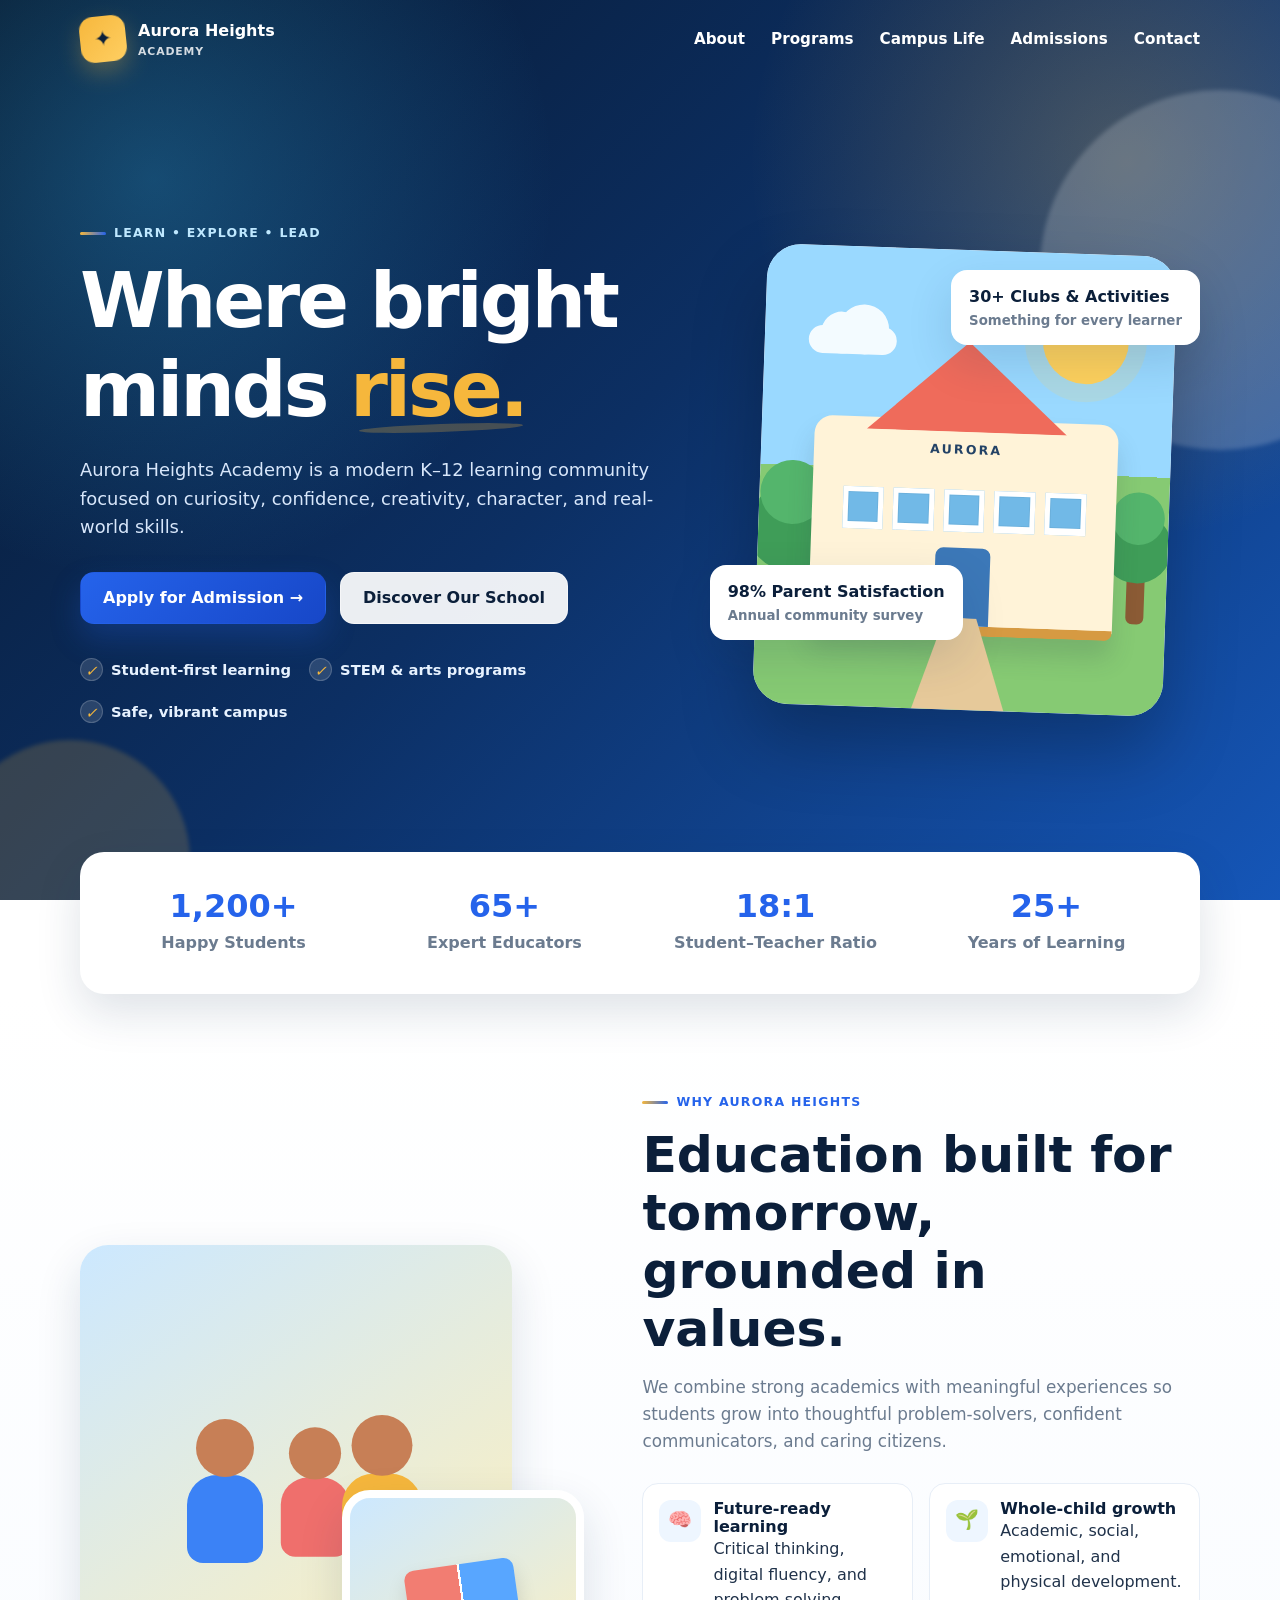
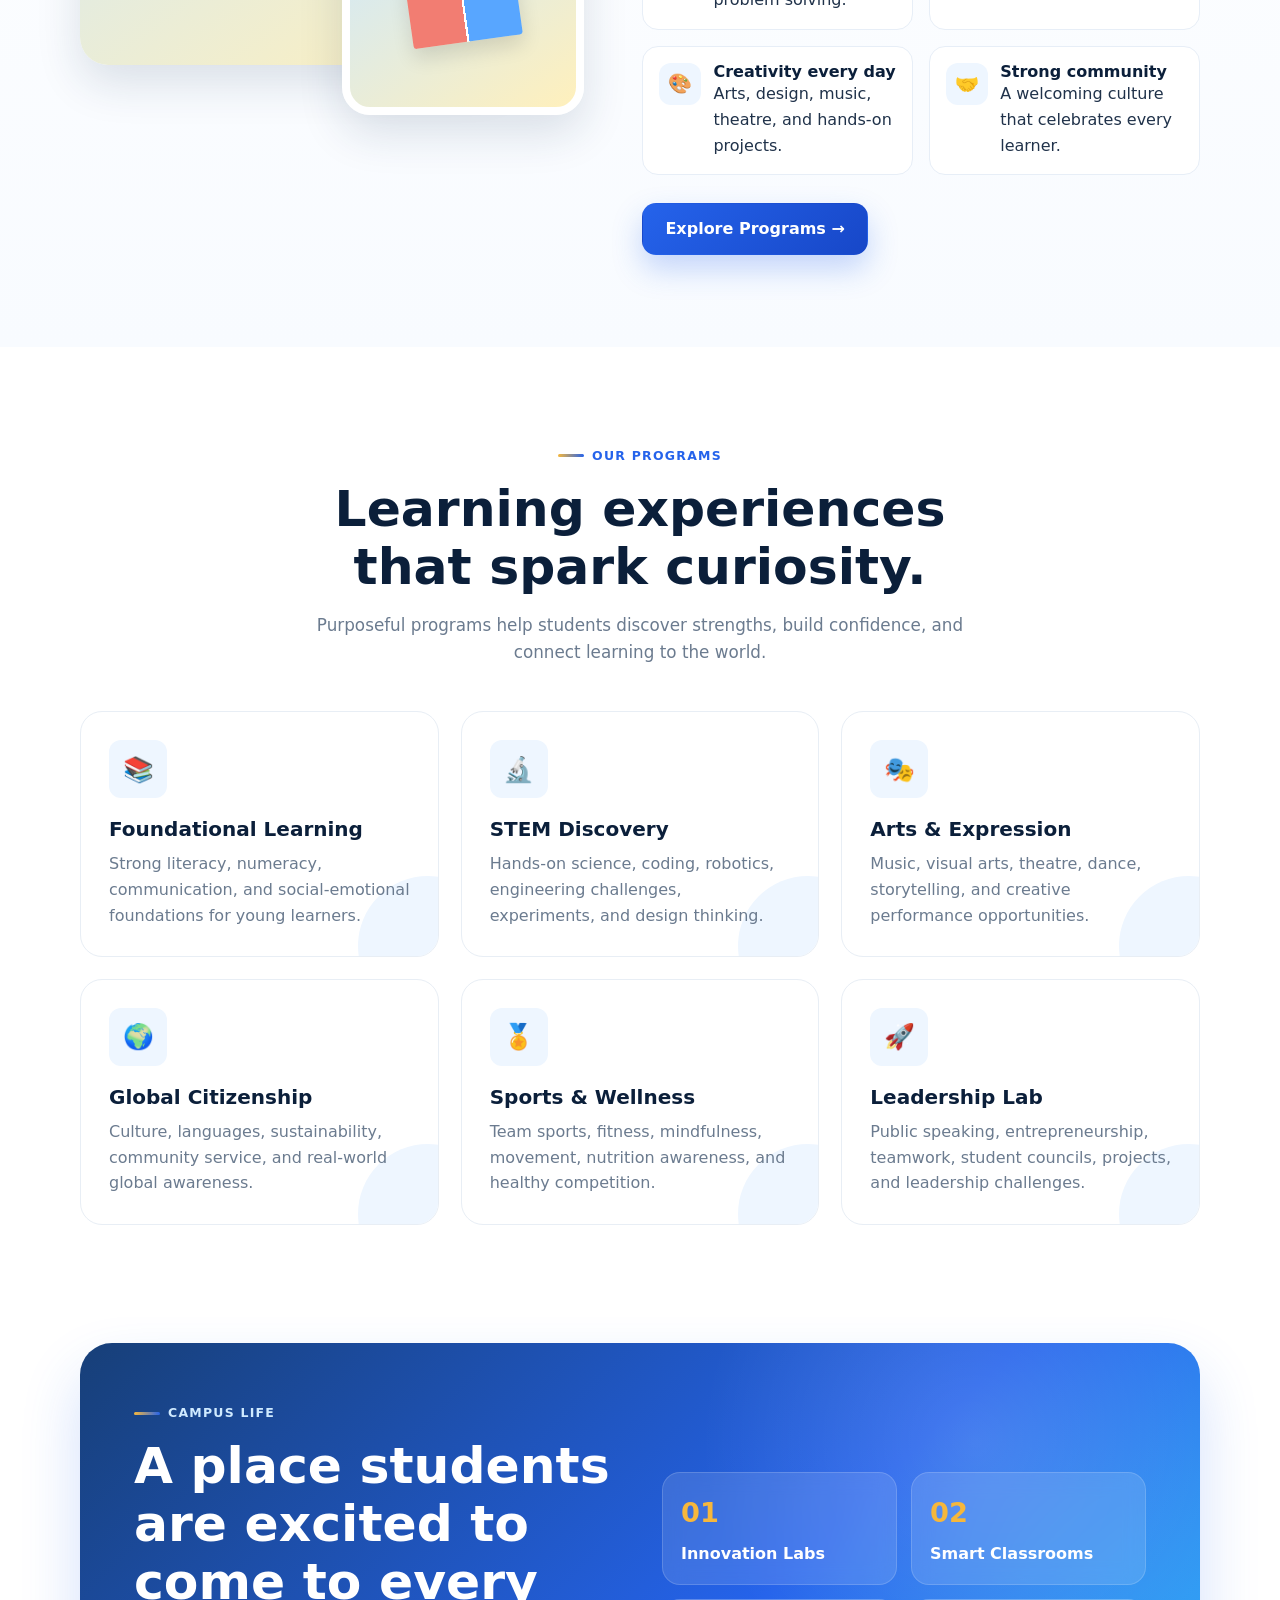
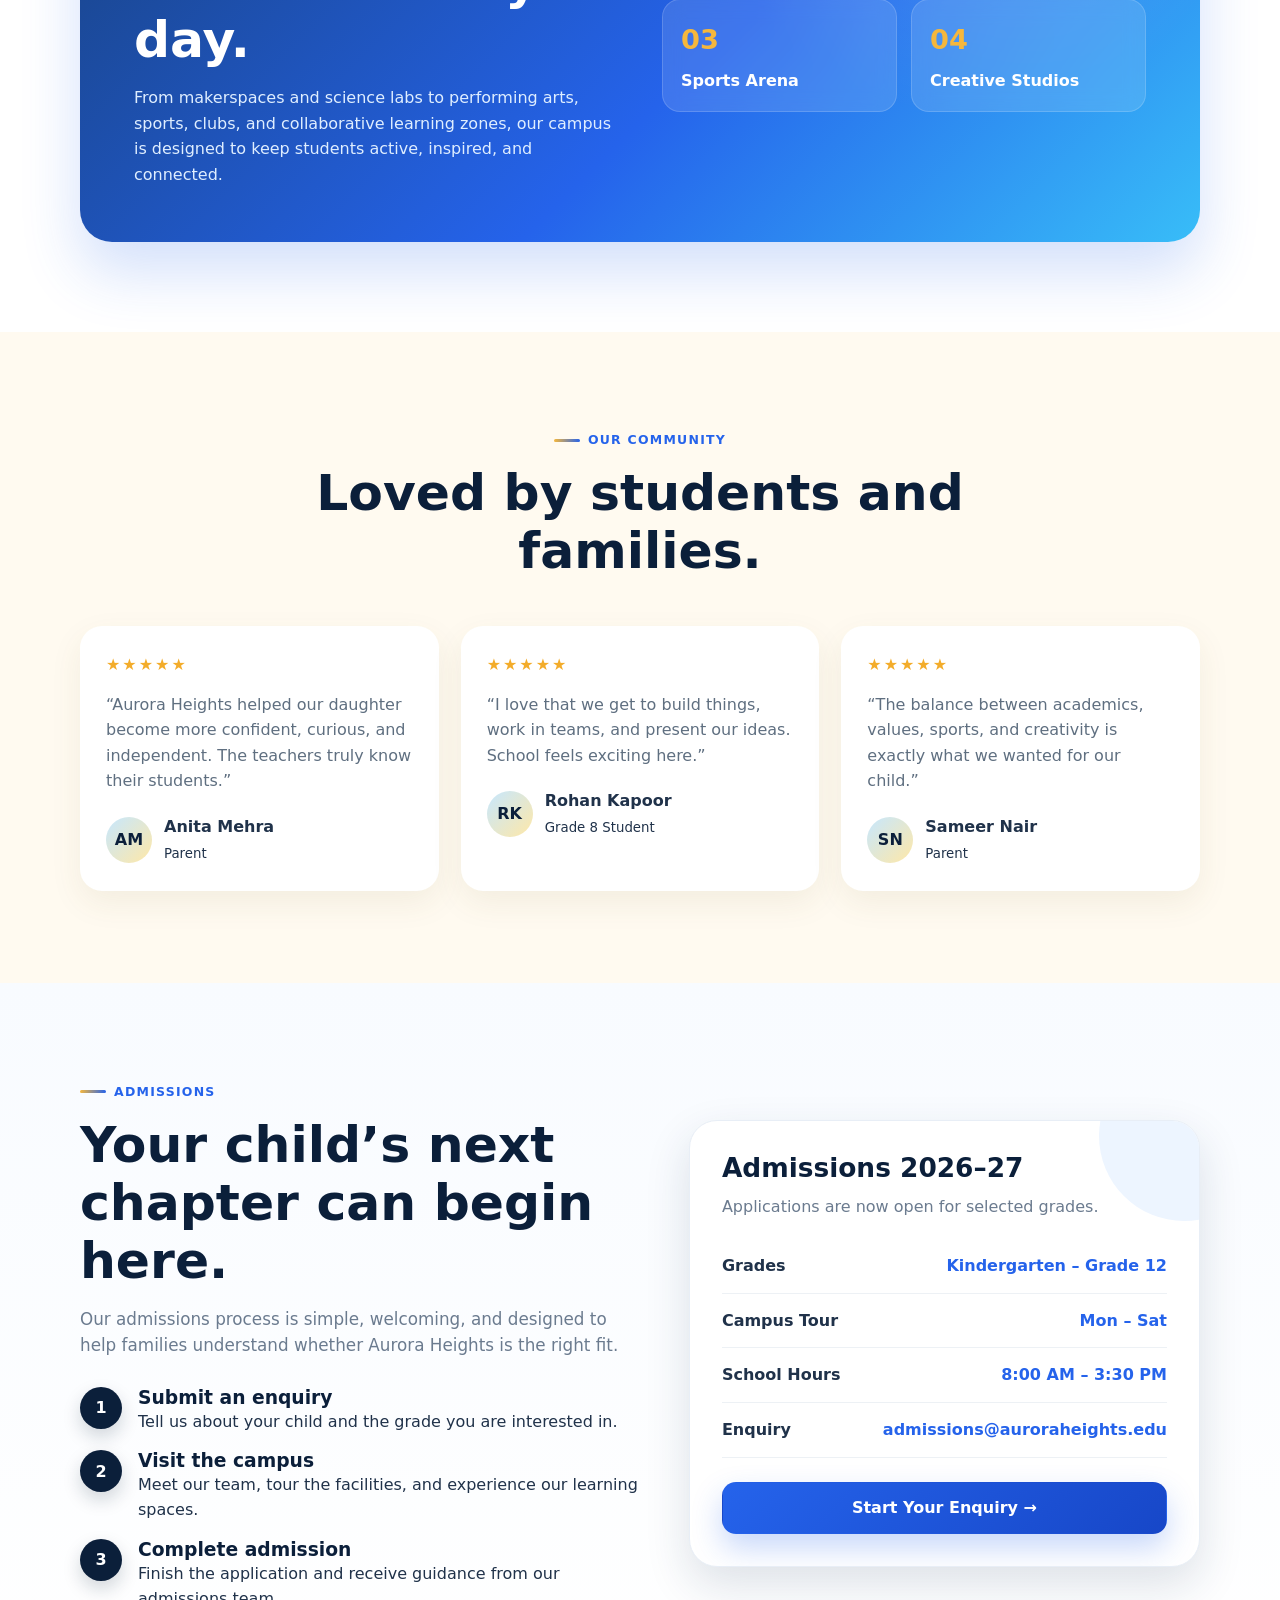
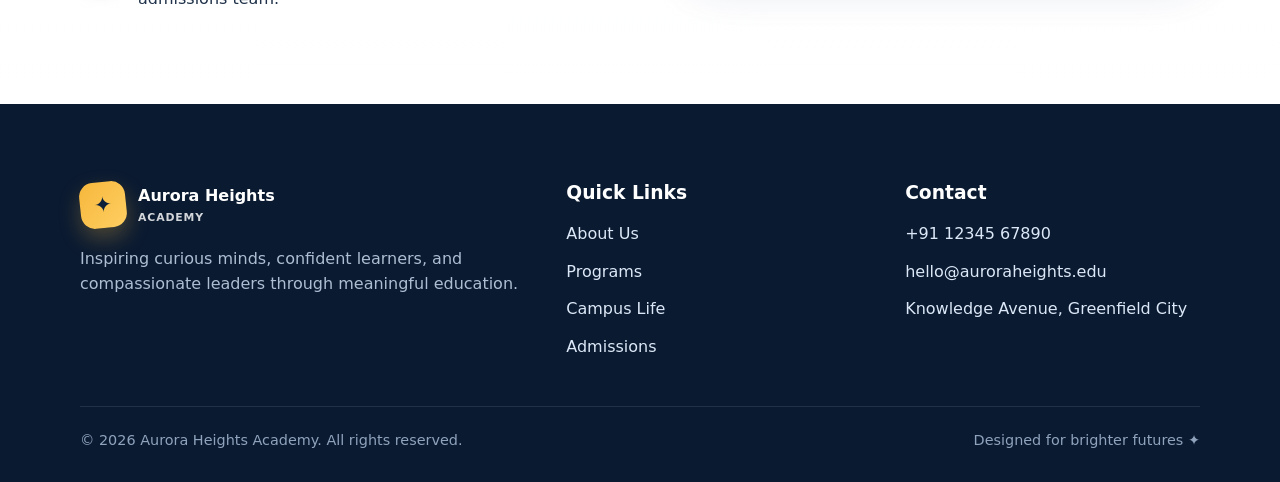
==== aurora_heights_school.html @ a72a7817 "Add Aurora Heights school page" ====
<!DOCTYPE html>
<html lang="en">
<head>
  <meta charset="UTF-8" />
  <meta name="viewport" content="width=device-width, initial-scale=1.0" />
  <meta name="description" content="Aurora Heights Academy - Inspiring curious minds, confident learners, and compassionate leaders." />
  <title>Aurora Heights Academy</title>

  <style>
    :root{
      --navy:#0b1f3a;
      --blue:#2563eb;
      --sky:#38bdf8;
      --gold:#f6b73c;
      --cream:#fffaf0;
      --white:#ffffff;
      --text:#20324a;
      --muted:#6b7b8f;
      --soft:#eef6ff;
      --success:#20a66a;
      --shadow: 0 18px 45px rgba(19, 48, 84, .14);
      --radius: 24px;
    }

    *{
      box-sizing:border-box;
      margin:0;
      padding:0;
    }

    html{
      scroll-behavior:smooth;
    }

    body{
      font-family: Inter, ui-sans-serif, system-ui, -apple-system, BlinkMacSystemFont, "Segoe UI", sans-serif;
      color:var(--text);
      background:#fff;
      line-height:1.6;
      overflow-x:hidden;
    }

    a{
      text-decoration:none;
      color:inherit;
    }

    img{
      max-width:100%;
      display:block;
    }

    .container{
      width:min(1120px, calc(100% - 36px));
      margin:auto;
    }

    .section{
      padding:92px 0;
      position:relative;
    }

    .section-title{
      max-width:680px;
      margin:0 auto 46px;
      text-align:center;
    }

    .eyebrow{
      display:inline-flex;
      align-items:center;
      gap:8px;
      color:var(--blue);
      font-weight:800;
      letter-spacing:.1em;
      text-transform:uppercase;
      font-size:.78rem;
      margin-bottom:14px;
    }

    .eyebrow::before{
      content:"";
      width:26px;
      height:3px;
      border-radius:99px;
      background:linear-gradient(90deg,var(--gold),var(--blue));
    }

    h1,h2,h3,h4{
      color:var(--navy);
      line-height:1.15;
    }

    h2{
      font-size:clamp(2rem, 4vw, 3.15rem);
      margin-bottom:16px;
    }

    p.lead{
      color:var(--muted);
      font-size:1.05rem;
    }

    .btn{
      display:inline-flex;
      align-items:center;
      justify-content:center;
      gap:10px;
      min-height:52px;
      padding:0 22px;
      border-radius:14px;
      font-weight:800;
      border:1px solid transparent;
      transition:.3s ease;
      cursor:pointer;
    }

    .btn-primary{
      background:linear-gradient(135deg,var(--blue),#1747c8);
      color:#fff;
      box-shadow:0 14px 30px rgba(37,99,235,.25);
    }

    .btn-primary:hover{
      transform:translateY(-3px);
      box-shadow:0 18px 38px rgba(37,99,235,.32);
    }

    .btn-light{
      background:rgba(255,255,255,.92);
      color:var(--navy);
      border-color:rgba(255,255,255,.5);
      backdrop-filter:blur(10px);
    }

    .btn-light:hover{
      transform:translateY(-3px);
      background:#fff;
    }

    /* NAVBAR */
    .nav-wrap{
      position:fixed;
      top:0;
      left:0;
      width:100%;
      z-index:1000;
      padding:16px 0;
      transition:.3s ease;
    }

    .nav-wrap.scrolled{
      background:rgba(255,255,255,.94);
      backdrop-filter:blur(18px);
      box-shadow:0 10px 30px rgba(11,31,58,.08);
      padding:10px 0;
    }

    .navbar{
      display:flex;
      align-items:center;
      justify-content:space-between;
      gap:24px;
    }

    .brand{
      display:flex;
      align-items:center;
      gap:12px;
      font-weight:900;
      color:#fff;
    }

    .nav-wrap.scrolled .brand{
      color:var(--navy);
    }

    .logo-mark{
      width:46px;
      height:46px;
      border-radius:14px;
      display:grid;
      place-items:center;
      background:linear-gradient(135deg,var(--gold),#ffcf62);
      color:var(--navy);
      box-shadow:0 10px 22px rgba(246,183,60,.28);
      font-size:1.35rem;
      transform:rotate(-6deg);
    }

    .brand small{
      display:block;
      font-weight:700;
      font-size:.68rem;
      opacity:.82;
      letter-spacing:.08em;
      text-transform:uppercase;
    }

    nav ul{
      list-style:none;
      display:flex;
      align-items:center;
      gap:26px;
      color:#fff;
      font-weight:700;
      font-size:.95rem;
    }

    .nav-wrap.scrolled nav ul{
      color:var(--navy);
    }

    nav a{
      position:relative;
    }

    nav a::after{
      content:"";
      position:absolute;
      left:0;
      bottom:-6px;
      width:0;
      height:2px;
      background:var(--gold);
      transition:.3s ease;
    }

    nav a:hover::after{
      width:100%;
    }

    .menu-btn{
      display:none;
      width:44px;
      height:44px;
      border:none;
      background:rgba(255,255,255,.14);
      color:#fff;
      border-radius:12px;
      font-size:1.3rem;
      cursor:pointer;
    }

    .nav-wrap.scrolled .menu-btn{
      color:var(--navy);
      background:var(--soft);
    }

    /* HERO */
    .hero{
      min-height:100vh;
      display:flex;
      align-items:center;
      position:relative;
      overflow:hidden;
      background:
        radial-gradient(circle at 12% 20%, rgba(56,189,248,.28), transparent 30%),
        radial-gradient(circle at 88% 18%, rgba(246,183,60,.25), transparent 28%),
        linear-gradient(135deg,#07182e 0%,#0c2f63 48%,#1556b8 100%);
      color:#fff;
      padding:130px 0 90px;
    }

    .hero::before,
    .hero::after{
      content:"";
      position:absolute;
      border-radius:50%;
      filter:blur(2px);
      opacity:.18;
      animation:float 8s ease-in-out infinite;
    }

    .hero::before{
      width:360px;
      height:360px;
      background:#fff;
      top:10%;
      right:-120px;
    }

    .hero::after{
      width:240px;
      height:240px;
      background:var(--gold);
      bottom:-80px;
      left:-50px;
      animation-delay:-3s;
    }

    .hero-grid{
      display:grid;
      grid-template-columns:1.08fr .92fr;
      align-items:center;
      gap:54px;
      position:relative;
      z-index:2;
    }

    .hero-copy{
      animation:fadeUp .8s ease both;
    }

    .hero .eyebrow{
      color:#bfe8ff;
    }

    .hero h1{
      color:#fff;
      font-size:clamp(3rem,6vw,5.6rem);
      letter-spacing:-.04em;
      margin-bottom:22px;
    }

    .hero h1 span{
      color:var(--gold);
      position:relative;
      display:inline-block;
    }

    .hero h1 span::after{
      content:"";
      position:absolute;
      left:5%;
      right:2%;
      bottom:2px;
      height:8px;
      background:rgba(246,183,60,.25);
      border-radius:50%;
      transform:rotate(-2deg);
    }

    .hero p{
      color:#d8e7fb;
      max-width:650px;
      font-size:1.12rem;
      margin-bottom:30px;
    }

    .hero-actions{
      display:flex;
      flex-wrap:wrap;
      gap:14px;
      margin-bottom:34px;
    }

    .hero-badges{
      display:flex;
      flex-wrap:wrap;
      gap:18px;
      color:#e7f2ff;
      font-size:.92rem;
      font-weight:700;
    }

    .hero-badges span{
      display:flex;
      align-items:center;
      gap:8px;
    }

    .check{
      width:23px;
      height:23px;
      border-radius:50%;
      display:grid;
      place-items:center;
      background:rgba(255,255,255,.13);
      border:1px solid rgba(255,255,255,.18);
      color:var(--gold);
    }

    .hero-visual{
      position:relative;
      min-height:520px;
      animation:fadeUp 1s .1s ease both;
    }

    .school-card{
      position:absolute;
      inset:40px 30px 20px 50px;
      border-radius:34px;
      background:linear-gradient(145deg,#f7fbff,#dfeeff);
      box-shadow:0 36px 70px rgba(0,0,0,.25);
      overflow:hidden;
      transform:rotate(2deg);
      animation:float 7s ease-in-out infinite;
    }

    .school-scene{
      height:100%;
      position:relative;
      background:
        linear-gradient(#9ad9ff 0 48%, #86ca73 48% 100%);
      overflow:hidden;
    }

    .sun{
      position:absolute;
      width:86px;
      height:86px;
      background:#ffd15c;
      border-radius:50%;
      top:44px;
      right:46px;
      box-shadow:0 0 0 18px rgba(255,209,92,.16);
    }

    .cloud,.cloud::before,.cloud::after{
      position:absolute;
      background:white;
      border-radius:99px;
    }

    .cloud{
      width:88px;
      height:28px;
      top:80px;
      left:44px;
      opacity:.88;
    }

    .cloud::before{
      content:"";
      width:42px;
      height:42px;
      left:12px;
      bottom:0;
    }

    .cloud::after{
      content:"";
      width:50px;
      height:50px;
      right:8px;
      bottom:0;
    }

    .building{
      position:absolute;
      width:74%;
      height:47%;
      left:13%;
      bottom:16%;
      background:#fff3d8;
      border-radius:18px 18px 8px 8px;
      box-shadow:0 18px 25px rgba(50,70,80,.18);
      border-bottom:10px solid #d69a42;
    }

    .building::before{
      content:"";
      position:absolute;
      left:50%;
      transform:translateX(-50%);
      top:-78px;
      width:66%;
      height:90px;
      background:#ef6b5b;
      clip-path:polygon(50% 0,100% 100%,0 100%);
    }

    .building::after{
      content:"AURORA";
      position:absolute;
      left:50%;
      transform:translateX(-50%);
      top:20px;
      color:#234266;
      font-weight:900;
      letter-spacing:.18em;
      font-size:.78rem;
    }

    .door{
      position:absolute;
      width:18%;
      height:38%;
      bottom:0;
      left:41%;
      background:#3c78b8;
      border-radius:8px 8px 0 0;
    }

    .windows{
      position:absolute;
      inset:34% 10% auto;
      display:grid;
      grid-template-columns:repeat(5,1fr);
      gap:10px;
    }

    .windows i{
      display:block;
      height:42px;
      background:#71b9e7;
      border:5px solid #fff;
      border-bottom-width:7px;
      box-shadow:inset 0 0 0 1px rgba(0,0,0,.05);
    }

    .path{
      position:absolute;
      width:24%;
      height:22%;
      bottom:-2%;
      left:38%;
      background:#e6c99a;
      clip-path:polygon(34% 0,66% 0,100% 100%,0 100%);
    }

    .tree{
      position:absolute;
      bottom:18%;
      width:22px;
      height:96px;
      background:#8b5b35;
      border-radius:8px;
    }

    .tree::before,.tree::after{
      content:"";
      position:absolute;
      border-radius:50%;
      background:#3f9d58;
    }

    .tree::before{
      width:86px;
      height:86px;
      left:-32px;
      top:-40px;
    }

    .tree::after{
      width:64px;
      height:64px;
      left:-20px;
      top:-65px;
      background:#54b56c;
    }

    .tree.one{left:5%;}
    .tree.two{right:5%; transform:scale(.82);}

    .floating-note{
      position:absolute;
      background:#fff;
      color:var(--navy);
      padding:14px 18px;
      border-radius:16px;
      box-shadow:var(--shadow);
      font-weight:800;
      animation:float 5s ease-in-out infinite;
    }

    .floating-note.one{
      left:0;
      bottom:90px;
    }

    .floating-note.two{
      right:0;
      top:60px;
      animation-delay:-2s;
    }

    .floating-note small{
      display:block;
      color:var(--muted);
      font-weight:700;
    }

    /* STATS */
    .stats-wrap{
      margin-top:-48px;
      position:relative;
      z-index:4;
    }

    .stats{
      background:#fff;
      box-shadow:var(--shadow);
      border-radius:24px;
      padding:28px;
      display:grid;
      grid-template-columns:repeat(4,1fr);
      gap:20px;
    }

    .stat{
      text-align:center;
      padding:10px;
    }

    .stat strong{
      display:block;
      font-size:2rem;
      color:var(--blue);
      line-height:1;
      margin-bottom:8px;
    }

    .stat span{
      color:var(--muted);
      font-weight:700;
    }

    /* ABOUT */
    .about{
      background:linear-gradient(180deg,#fff 0%,#f8fbff 100%);
    }

    .about-grid{
      display:grid;
      grid-template-columns:.95fr 1.05fr;
      gap:58px;
      align-items:center;
    }

    .about-visual{
      position:relative;
      min-height:490px;
    }

    .photo{
      position:absolute;
      overflow:hidden;
      border-radius:28px;
      box-shadow:var(--shadow);
      background:linear-gradient(145deg,#cce8ff,#fff0bc);
    }

    .photo.main{
      inset:20px 72px 50px 0;
      display:grid;
      place-items:center;
    }

    .photo.small{
      width:48%;
      height:46%;
      right:0;
      bottom:0;
      display:grid;
      place-items:center;
      border:8px solid #fff;
    }

    .illustration-kids{
      width:80%;
      height:80%;
      position:relative;
    }

    .kid{
      position:absolute;
      bottom:12%;
      width:92px;
      height:164px;
    }

    .kid .head{
      width:58px;
      height:58px;
      border-radius:50%;
      background:#c77f56;
      margin:auto;
      position:relative;
    }

    .kid .body{
      width:76px;
      height:88px;
      margin:-2px auto 0;
      background:#3b82f6;
      border-radius:30px 30px 16px 16px;
    }

    .kid.a{left:16%;}
    .kid.b{left:42%; transform:scale(.9);}
    .kid.c{right:12%; transform:scale(1.05);}
    .kid.b .body{background:#ef6f6c;}
    .kid.c .body{background:#f6b73c;}

    .mini-book{
      width:110px;
      height:78px;
      border-radius:10px 10px 3px 3px;
      background:linear-gradient(90deg,#f27d72 0 49%,#fff 49% 51%,#58a6ff 51%);
      box-shadow:0 10px 20px rgba(0,0,0,.12);
      transform:rotate(-8deg);
    }

    .about-list{
      display:grid;
      grid-template-columns:repeat(2,1fr);
      gap:16px;
      margin:28px 0;
    }

    .about-item{
      display:flex;
      gap:12px;
      align-items:flex-start;
      padding:16px;
      background:#fff;
      border:1px solid #e7eef7;
      border-radius:16px;
      transition:.3s ease;
    }

    .about-item:hover{
      transform:translateY(-4px);
      box-shadow:0 14px 28px rgba(31,65,110,.08);
    }

    .icon{
      width:42px;
      height:42px;
      flex:0 0 42px;
      display:grid;
      place-items:center;
      border-radius:12px;
      background:var(--soft);
      color:var(--blue);
      font-size:1.2rem;
    }

    /* PROGRAMS */
    .programs{
      background:#fff;
    }

    .cards{
      display:grid;
      grid-template-columns:repeat(3,1fr);
      gap:22px;
    }

    .program-card{
      padding:28px;
      border:1px solid #e8eef5;
      border-radius:22px;
      background:#fff;
      transition:.35s ease;
      position:relative;
      overflow:hidden;
    }

    .program-card::after{
      content:"";
      position:absolute;
      width:140px;
      height:140px;
      border-radius:50%;
      background:var(--soft);
      right:-60px;
      bottom:-60px;
      transition:.4s ease;
    }

    .program-card:hover{
      transform:translateY(-10px);
      box-shadow:var(--shadow);
      border-color:transparent;
    }

    .program-card:hover::after{
      transform:scale(1.35);
      background:#e2efff;
    }

    .program-card .icon{
      width:58px;
      height:58px;
      font-size:1.55rem;
      margin-bottom:20px;
      position:relative;
      z-index:2;
    }

    .program-card h3{
      font-size:1.25rem;
      margin-bottom:10px;
    }

    .program-card p{
      color:var(--muted);
      position:relative;
      z-index:2;
    }

    /* FEATURE BAND */
    .feature-band{
      padding:26px 0 90px;
      background:#fff;
    }

    .feature-box{
      border-radius:32px;
      padding:54px;
      color:#fff;
      background:
        radial-gradient(circle at 80% 20%,rgba(255,255,255,.15),transparent 28%),
        linear-gradient(135deg,#173f78,#2563eb 58%,#38bdf8);
      display:grid;
      grid-template-columns:1fr 1fr;
      gap:44px;
      align-items:center;
      box-shadow:0 30px 60px rgba(37,99,235,.2);
    }

    .feature-box h2{
      color:#fff;
      margin-bottom:16px;
    }

    .feature-box p{
      color:#dfeeff;
    }

    .feature-points{
      display:grid;
      grid-template-columns:repeat(2,1fr);
      gap:14px;
    }

    .feature-point{
      padding:18px;
      border-radius:18px;
      background:rgba(255,255,255,.12);
      backdrop-filter:blur(10px);
      border:1px solid rgba(255,255,255,.16);
      font-weight:800;
    }

    .feature-point span{
      display:block;
      font-size:1.7rem;
      color:var(--gold);
      margin-bottom:6px;
    }

    /* TESTIMONIALS */
    .testimonials{
      background:var(--cream);
    }

    .testimonial-grid{
      display:grid;
      grid-template-columns:repeat(3,1fr);
      gap:22px;
    }

    .testimonial{
      background:#fff;
      border-radius:22px;
      padding:26px;
      box-shadow:0 12px 32px rgba(100,84,38,.08);
      transition:.3s ease;
    }

    .testimonial:hover{
      transform:translateY(-6px) rotate(-.4deg);
    }

    .stars{
      color:#f3ac2a;
      letter-spacing:2px;
      margin-bottom:14px;
    }

    .testimonial p{
      color:#5f6f80;
      margin-bottom:20px;
    }

    .person{
      display:flex;
      align-items:center;
      gap:12px;
    }

    .avatar{
      width:46px;
      height:46px;
      border-radius:50%;
      display:grid;
      place-items:center;
      background:linear-gradient(135deg,#c6e7ff,#ffe8a7);
      color:var(--navy);
      font-weight:900;
    }

    /* ADMISSIONS */
    .admissions{
      background:linear-gradient(180deg,#f8fbff,#fff);
    }

    .admission-grid{
      display:grid;
      grid-template-columns:1.05fr .95fr;
      gap:44px;
      align-items:center;
    }

    .steps{
      margin-top:28px;
      display:grid;
      gap:16px;
    }

    .step{
      display:flex;
      gap:16px;
      align-items:flex-start;
    }

    .step-no{
      width:42px;
      height:42px;
      flex:0 0 42px;
      border-radius:50%;
      background:var(--navy);
      color:#fff;
      display:grid;
      place-items:center;
      font-weight:900;
      box-shadow:0 8px 18px rgba(11,31,58,.18);
    }

    .admission-card{
      padding:32px;
      border-radius:28px;
      background:#fff;
      box-shadow:var(--shadow);
      border:1px solid #e8eef6;
      position:relative;
      overflow:hidden;
    }

    .admission-card::before{
      content:"";
      position:absolute;
      width:170px;
      height:170px;
      right:-70px;
      top:-70px;
      border-radius:50%;
      background:#edf5ff;
    }

    .admission-card h3{
      font-size:1.65rem;
      margin-bottom:10px;
      position:relative;
    }

    .admission-card p{
      color:var(--muted);
      margin-bottom:20px;
      position:relative;
    }

    .info-row{
      padding:14px 0;
      border-bottom:1px solid #edf1f5;
      display:flex;
      justify-content:space-between;
      gap:18px;
      font-weight:700;
      position:relative;
    }

    .info-row span:last-child{
      color:var(--blue);
      text-align:right;
    }

    /* CONTACT */
    .contact{
      background:#0a1a31;
      color:#dce8f7;
      padding:78px 0 30px;
    }

    .contact h2,.contact h3{
      color:#fff;
    }

    .contact-grid{
      display:grid;
      grid-template-columns:1.2fr .8fr .8fr;
      gap:44px;
      padding-bottom:46px;
    }

    .contact p{
      color:#aebed2;
    }

    .contact-links{
      display:grid;
      gap:12px;
      margin-top:18px;
    }

    .contact-links a{
      color:#dce8f7;
      transition:.2s;
    }

    .contact-links a:hover{
      color:var(--gold);
      transform:translateX(3px);
    }

    footer{
      border-top:1px solid rgba(255,255,255,.1);
      padding:22px 0 0;
      display:flex;
      justify-content:space-between;
      gap:18px;
      color:#8fa3bc;
      font-size:.9rem;
    }

    /* REVEAL */
    .reveal{
      opacity:0;
      transform:translateY(28px);
      transition:.75s cubic-bezier(.2,.7,.2,1);
    }

    .reveal.visible{
      opacity:1;
      transform:none;
    }

    @keyframes fadeUp{
      from{opacity:0;transform:translateY(28px)}
      to{opacity:1;transform:none}
    }

    @keyframes float{
      0%,100%{transform:translateY(0)}
      50%{transform:translateY(-14px)}
    }

    @media (max-width: 900px){
      .hero-grid,
      .about-grid,
      .feature-box,
      .admission-grid,
      .contact-grid{
        grid-template-columns:1fr;
      }

      .hero{
        padding-top:120px;
      }

      .hero-visual{
        min-height:460px;
      }

      .stats{
        grid-template-columns:repeat(2,1fr);
      }

      .cards,
      .testimonial-grid{
        grid-template-columns:1fr 1fr;
      }

      .contact-grid{
        gap:30px;
      }

      nav{
        position:fixed;
        left:18px;
        right:18px;
        top:80px;
        background:#fff;
        border-radius:18px;
        box-shadow:var(--shadow);
        padding:18px;
        transform:translateY(-20px);
        opacity:0;
        pointer-events:none;
        transition:.3s ease;
      }

      nav.open{
        opacity:1;
        transform:none;
        pointer-events:auto;
      }

      nav ul{
        color:var(--navy);
        flex-direction:column;
        align-items:flex-start;
        gap:16px;
      }

      .menu-btn{
        display:block;
      }
    }

    @media (max-width: 640px){
      .section{
        padding:72px 0;
      }

      .hero h1{
        font-size:3rem;
      }

      .hero-visual{
        min-height:390px;
      }

      .school-card{
        inset:30px 14px 20px 18px;
      }

      .floating-note{
        font-size:.82rem;
        padding:10px 12px;
      }

      .stats,
      .cards,
      .testimonial-grid,
      .about-list,
      .feature-points{
        grid-template-columns:1fr;
      }

      .feature-box{
        padding:32px 24px;
      }

      .about-visual{
        min-height:400px;
      }

      footer{
        flex-direction:column;
      }
    }
  </style>
</head>

<body>
  <header class="nav-wrap" id="navbar">
    <div class="container navbar">
      <a href="#home" class="brand">
        <div class="logo-mark">✦</div>
        <div>
          Aurora Heights
          <small>Academy</small>
        </div>
      </a>

      <nav id="mainNav">
        <ul>
          <li><a href="#about">About</a></li>
          <li><a href="#programs">Programs</a></li>
          <li><a href="#campus">Campus Life</a></li>
          <li><a href="#admissions">Admissions</a></li>
          <li><a href="#contact">Contact</a></li>
        </ul>
      </nav>

      <button class="menu-btn" id="menuBtn" aria-label="Open menu">☰</button>
    </div>
  </header>

  <main>
    <section class="hero" id="home">
      <div class="container hero-grid">
        <div class="hero-copy">
          <div class="eyebrow">Learn • Explore • Lead</div>
          <h1>Where bright minds <span>rise.</span></h1>
          <p>
            Aurora Heights Academy is a modern K–12 learning community focused on curiosity,
            confidence, creativity, character, and real-world skills.
          </p>

          <div class="hero-actions">
            <a class="btn btn-primary" href="#admissions">Apply for Admission →</a>
            <a class="btn btn-light" href="#about">Discover Our School</a>
          </div>

          <div class="hero-badges">
            <span><i class="check">✓</i> Student-first learning</span>
            <span><i class="check">✓</i> STEM & arts programs</span>
            <span><i class="check">✓</i> Safe, vibrant campus</span>
          </div>
        </div>

        <div class="hero-visual" aria-label="Illustrated school campus">
          <div class="school-card">
            <div class="school-scene">
              <div class="sun"></div>
              <div class="cloud"></div>
              <div class="tree one"></div>
              <div class="tree two"></div>
              <div class="building">
                <div class="windows">
                  <i></i><i></i><i></i><i></i><i></i>
                </div>
                <div class="door"></div>
              </div>
              <div class="path"></div>
            </div>
          </div>

          <div class="floating-note one">
            98% Parent Satisfaction
            <small>Annual community survey</small>
          </div>
          <div class="floating-note two">
            30+ Clubs & Activities
            <small>Something for every learner</small>
          </div>
        </div>
      </div>
    </section>

    <div class="container stats-wrap">
      <div class="stats reveal">
        <div class="stat"><strong>1,200+</strong><span>Happy Students</span></div>
        <div class="stat"><strong>65+</strong><span>Expert Educators</span></div>
        <div class="stat"><strong>18:1</strong><span>Student–Teacher Ratio</span></div>
        <div class="stat"><strong>25+</strong><span>Years of Learning</span></div>
      </div>
    </div>

    <section class="section about" id="about">
      <div class="container about-grid">
        <div class="about-visual reveal">
          <div class="photo main">
            <div class="illustration-kids">
              <div class="kid a"><div class="head"></div><div class="body"></div></div>
              <div class="kid b"><div class="head"></div><div class="body"></div></div>
              <div class="kid c"><div class="head"></div><div class="body"></div></div>
            </div>
          </div>
          <div class="photo small">
            <div class="mini-book"></div>
          </div>
        </div>

        <div class="reveal">
          <div class="eyebrow">Why Aurora Heights</div>
          <h2>Education built for tomorrow, grounded in values.</h2>
          <p class="lead">
            We combine strong academics with meaningful experiences so students grow into
            thoughtful problem-solvers, confident communicators, and caring citizens.
          </p>

          <div class="about-list">
            <div class="about-item">
              <div class="icon">🧠</div>
              <div>
                <h4>Future-ready learning</h4>
                <p>Critical thinking, digital fluency, and problem solving.</p>
              </div>
            </div>

            <div class="about-item">
              <div class="icon">🌱</div>
              <div>
                <h4>Whole-child growth</h4>
                <p>Academic, social, emotional, and physical development.</p>
              </div>
            </div>

            <div class="about-item">
              <div class="icon">🎨</div>
              <div>
                <h4>Creativity every day</h4>
                <p>Arts, design, music, theatre, and hands-on projects.</p>
              </div>
            </div>

            <div class="about-item">
              <div class="icon">🤝</div>
              <div>
                <h4>Strong community</h4>
                <p>A welcoming culture that celebrates every learner.</p>
              </div>
            </div>
          </div>

          <a class="btn btn-primary" href="#programs">Explore Programs →</a>
        </div>
      </div>
    </section>

    <section class="section programs" id="programs">
      <div class="container">
        <div class="section-title reveal">
          <div class="eyebrow">Our Programs</div>
          <h2>Learning experiences that spark curiosity.</h2>
          <p class="lead">
            Purposeful programs help students discover strengths, build confidence, and connect learning to the world.
          </p>
        </div>

        <div class="cards">
          <article class="program-card reveal">
            <div class="icon">📚</div>
            <h3>Foundational Learning</h3>
            <p>Strong literacy, numeracy, communication, and social-emotional foundations for young learners.</p>
          </article>

          <article class="program-card reveal">
            <div class="icon">🔬</div>
            <h3>STEM Discovery</h3>
            <p>Hands-on science, coding, robotics, engineering challenges, experiments, and design thinking.</p>
          </article>

          <article class="program-card reveal">
            <div class="icon">🎭</div>
            <h3>Arts & Expression</h3>
            <p>Music, visual arts, theatre, dance, storytelling, and creative performance opportunities.</p>
          </article>

          <article class="program-card reveal">
            <div class="icon">🌍</div>
            <h3>Global Citizenship</h3>
            <p>Culture, languages, sustainability, community service, and real-world global awareness.</p>
          </article>

          <article class="program-card reveal">
            <div class="icon">🏅</div>
            <h3>Sports & Wellness</h3>
            <p>Team sports, fitness, mindfulness, movement, nutrition awareness, and healthy competition.</p>
          </article>

          <article class="program-card reveal">
            <div class="icon">🚀</div>
            <h3>Leadership Lab</h3>
            <p>Public speaking, entrepreneurship, teamwork, student councils, projects, and leadership challenges.</p>
          </article>
        </div>
      </div>
    </section>

    <section class="feature-band" id="campus">
      <div class="container">
        <div class="feature-box reveal">
          <div>
            <div class="eyebrow" style="color:#cfeaff;">Campus Life</div>
            <h2>A place students are excited to come to every day.</h2>
            <p>
              From makerspaces and science labs to performing arts, sports, clubs, and collaborative learning zones,
              our campus is designed to keep students active, inspired, and connected.
            </p>
          </div>

          <div class="feature-points">
            <div class="feature-point"><span>01</span>Innovation Labs</div>
            <div class="feature-point"><span>02</span>Smart Classrooms</div>
            <div class="feature-point"><span>03</span>Sports Arena</div>
            <div class="feature-point"><span>04</span>Creative Studios</div>
          </div>
        </div>
      </div>
    </section>

    <section class="section testimonials">
      <div class="container">
        <div class="section-title reveal">
          <div class="eyebrow">Our Community</div>
          <h2>Loved by students and families.</h2>
        </div>

        <div class="testimonial-grid">
          <div class="testimonial reveal">
            <div class="stars">★★★★★</div>
            <p>
              “Aurora Heights helped our daughter become more confident, curious, and independent.
              The teachers truly know their students.”
            </p>
            <div class="person">
              <div class="avatar">AM</div>
              <div><strong>Anita Mehra</strong><br><small>Parent</small></div>
            </div>
          </div>

          <div class="testimonial reveal">
            <div class="stars">★★★★★</div>
            <p>
              “I love that we get to build things, work in teams, and present our ideas. School feels exciting here.”
            </p>
            <div class="person">
              <div class="avatar">RK</div>
              <div><strong>Rohan Kapoor</strong><br><small>Grade 8 Student</small></div>
            </div>
          </div>

          <div class="testimonial reveal">
            <div class="stars">★★★★★</div>
            <p>
              “The balance between academics, values, sports, and creativity is exactly what we wanted for our child.”
            </p>
            <div class="person">
              <div class="avatar">SN</div>
              <div><strong>Sameer Nair</strong><br><small>Parent</small></div>
            </div>
          </div>
        </div>
      </div>
    </section>

    <section class="section admissions" id="admissions">
      <div class="container admission-grid">
        <div class="reveal">
          <div class="eyebrow">Admissions</div>
          <h2>Your child’s next chapter can begin here.</h2>
          <p class="lead">
            Our admissions process is simple, welcoming, and designed to help families understand
            whether Aurora Heights is the right fit.
          </p>

          <div class="steps">
            <div class="step">
              <div class="step-no">1</div>
              <div><h3>Submit an enquiry</h3><p>Tell us about your child and the grade you are interested in.</p></div>
            </div>
            <div class="step">
              <div class="step-no">2</div>
              <div><h3>Visit the campus</h3><p>Meet our team, tour the facilities, and experience our learning spaces.</p></div>
            </div>
            <div class="step">
              <div class="step-no">3</div>
              <div><h3>Complete admission</h3><p>Finish the application and receive guidance from our admissions team.</p></div>
            </div>
          </div>
        </div>

        <aside class="admission-card reveal">
          <h3>Admissions 2026–27</h3>
          <p>Applications are now open for selected grades.</p>

          <div class="info-row"><span>Grades</span><span>Kindergarten – Grade 12</span></div>
          <div class="info-row"><span>Campus Tour</span><span>Mon – Sat</span></div>
          <div class="info-row"><span>School Hours</span><span>8:00 AM – 3:30 PM</span></div>
          <div class="info-row"><span>Enquiry</span><span>admissions@auroraheights.edu</span></div>

          <a class="btn btn-primary" href="mailto:admissions@auroraheights.edu" style="width:100%;margin-top:24px;">
            Start Your Enquiry →
          </a>
        </aside>
      </div>
    </section>
  </main>

  <section class="contact" id="contact">
    <div class="container">
      <div class="contact-grid">
        <div>
          <div class="brand" style="margin-bottom:18px;">
            <div class="logo-mark">✦</div>
            <div>Aurora Heights<small>Academy</small></div>
          </div>
          <p>
            Inspiring curious minds, confident learners, and compassionate leaders through meaningful education.
          </p>
        </div>

        <div>
          <h3>Quick Links</h3>
          <div class="contact-links">
            <a href="#about">About Us</a>
            <a href="#programs">Programs</a>
            <a href="#campus">Campus Life</a>
            <a href="#admissions">Admissions</a>
          </div>
        </div>

        <div>
          <h3>Contact</h3>
          <div class="contact-links">
            <a href="tel:+911234567890">+91 12345 67890</a>
            <a href="mailto:hello@auroraheights.edu">hello@auroraheights.edu</a>
            <span>Knowledge Avenue, Greenfield City</span>
          </div>
        </div>
      </div>

      <footer>
        <span>© 2026 Aurora Heights Academy. All rights reserved.</span>
        <span>Designed for brighter futures ✦</span>
      </footer>
    </div>
  </section>

  <script>
    const navbar = document.getElementById('navbar');
    const menuBtn = document.getElementById('menuBtn');
    const mainNav = document.getElementById('mainNav');

    window.addEventListener('scroll', () => {
      navbar.classList.toggle('scrolled', window.scrollY > 30);
    });

    menuBtn.addEventListener('click', () => {
      mainNav.classList.toggle('open');
      menuBtn.textContent = mainNav.classList.contains('open') ? '✕' : '☰';
    });

    document.querySelectorAll('nav a').forEach(link => {
      link.addEventListener('click', () => {
        mainNav.classList.remove('open');
        menuBtn.textContent = '☰';
      });
    });

    const observer = new IntersectionObserver((entries) => {
      entries.forEach(entry => {
        if(entry.isIntersecting){
          entry.target.classList.add('visible');
          observer.unobserve(entry.target);
        }
      });
    }, { threshold: 0.14 });

    document.querySelectorAll('.reveal').forEach(el => observer.observe(el));

    // Animated counters
    const counters = document.querySelectorAll('.stat strong');
    let counterStarted = false;

    function animateCounters(){
      if(counterStarted) return;
      const statsTop = document.querySelector('.stats').getBoundingClientRect().top;
      if(statsTop < window.innerHeight){
        counterStarted = true;
        counters.forEach(counter => {
          const original = counter.textContent;
          const match = original.match(/\d+/);
          if(!match) return;
          const end = parseInt(match[0]);
          let current = 0;
          const duration = 900;
          const stepTime = 24;
          const increment = Math.max(1, Math.ceil(end / (duration / stepTime)));

          const timer = setInterval(() => {
            current += increment;
            if(current >= end){
              counter.textContent = original;
              clearInterval(timer);
            }else{
              counter.textContent = original.replace(match[0], current);
            }
          }, stepTime);
        });
      }
    }

    window.addEventListener('scroll', animateCounters);
    window.addEventListener('load', animateCounters);
  </script>
</body>
</html>
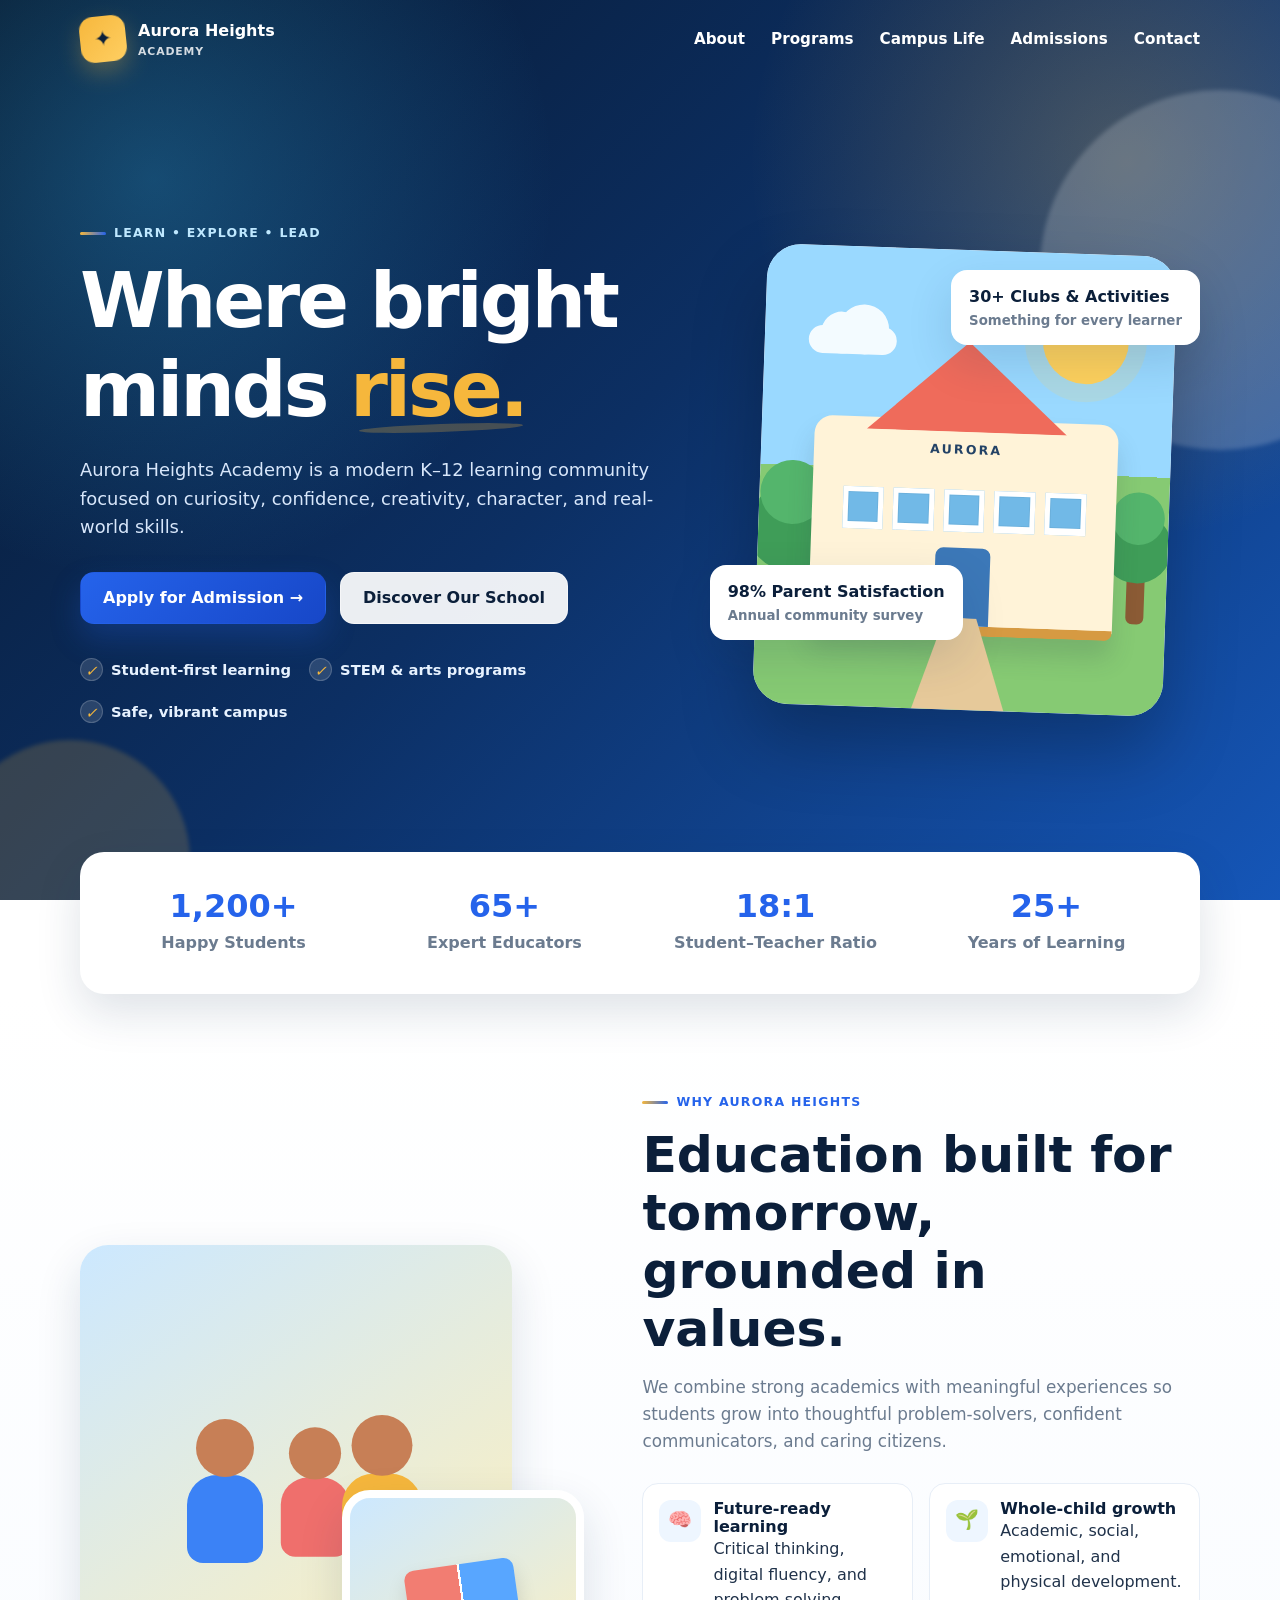
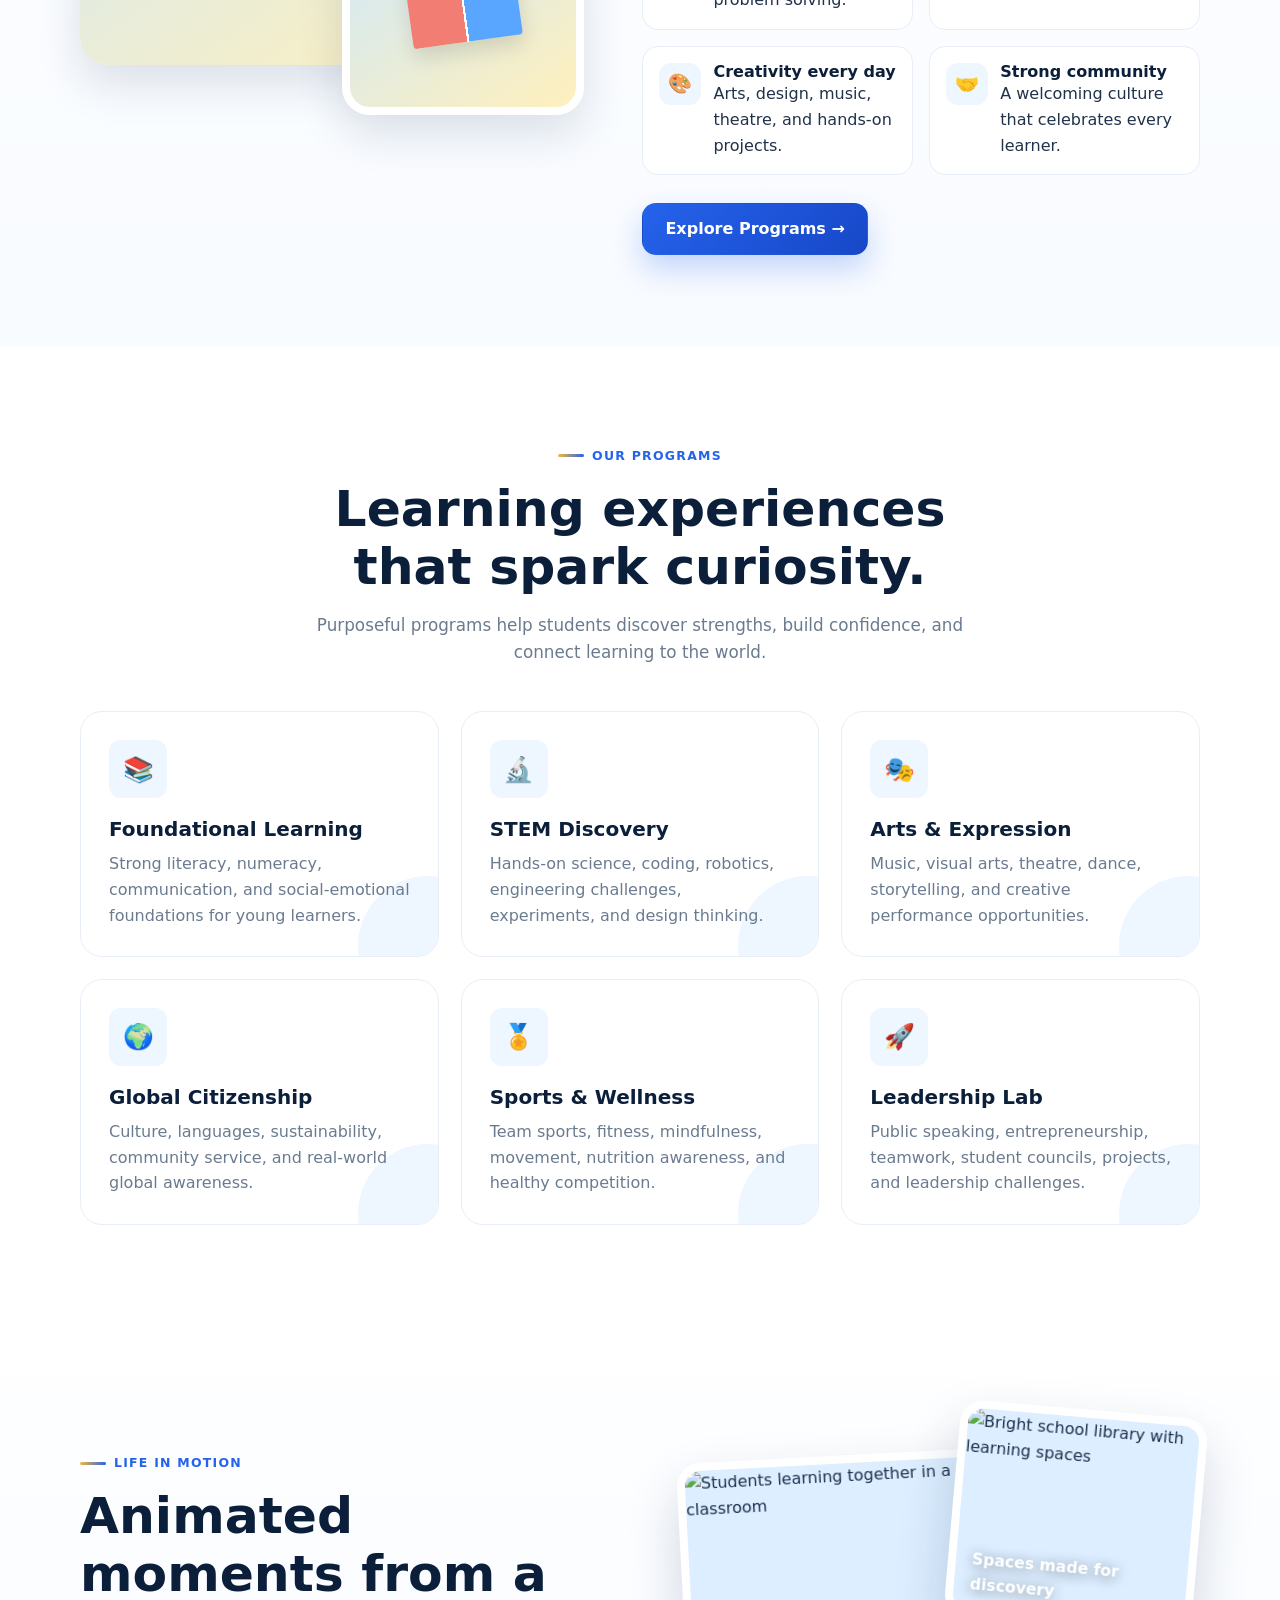
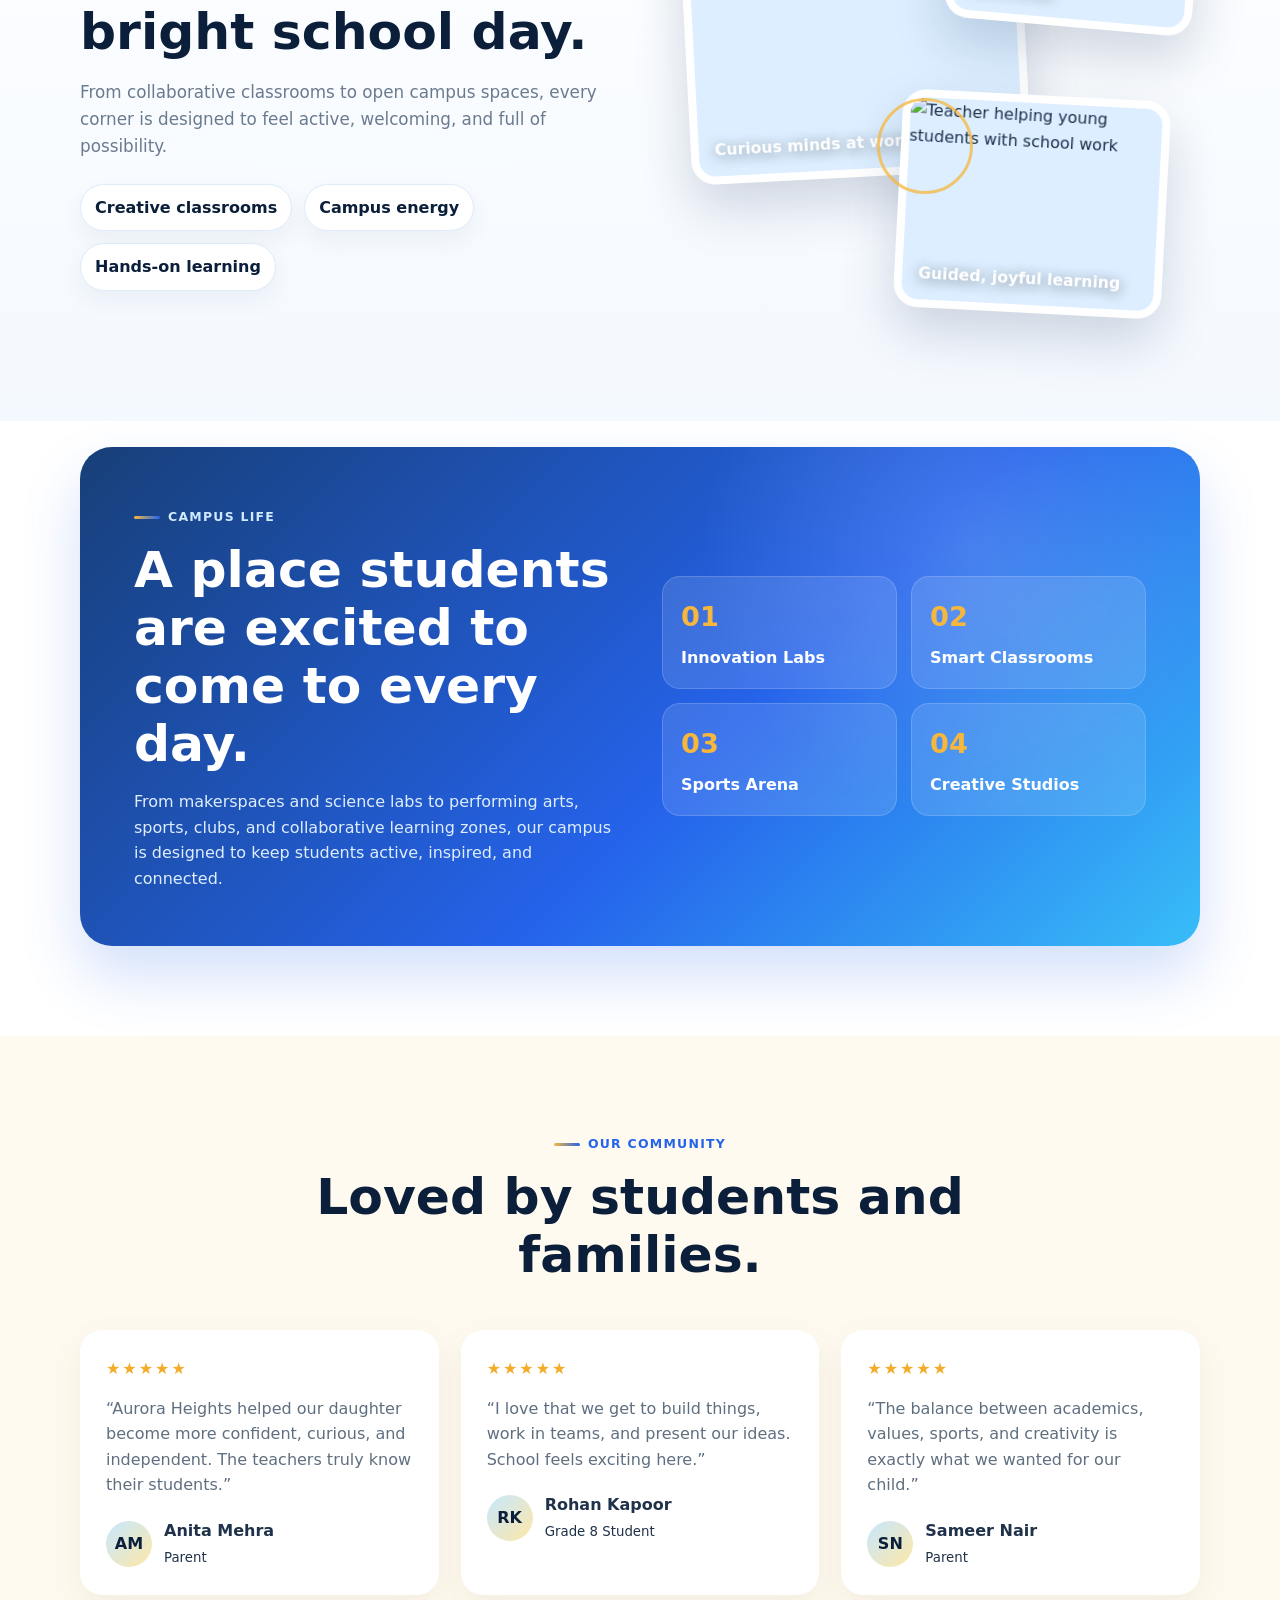
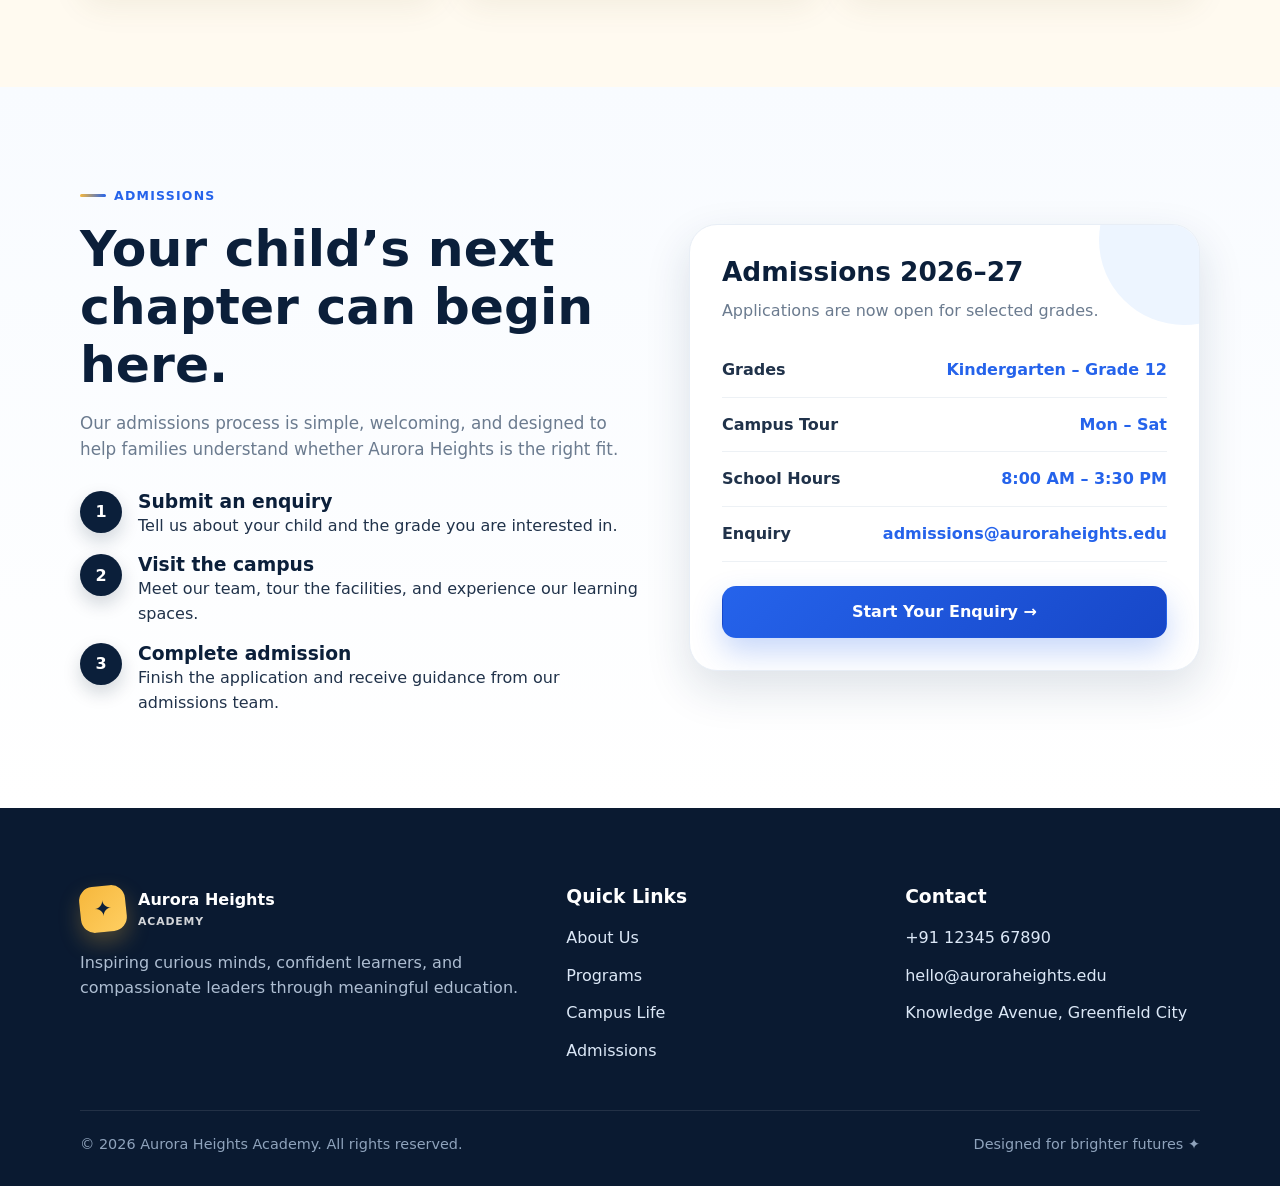
==== commit 595f76df: "Update Aurora Heights school page" ====
--- a/aurora_heights_school.html
+++ b/aurora_heights_school.html
@@ -792,6 +792,145 @@
       z-index:2;
     }
 
+    /* ANIMATED MOMENTS */
+    .moments{
+      background:linear-gradient(180deg,#ffffff 0%,#f4f9ff 100%);
+      overflow:hidden;
+    }
+
+    .moments-stage{
+      display:grid;
+      grid-template-columns:1.05fr .95fr;
+      gap:34px;
+      align-items:center;
+    }
+
+    .moments-copy{
+      max-width:520px;
+    }
+
+    .moments-copy h2{
+      margin-bottom:18px;
+    }
+
+    .moments-copy p{
+      color:var(--muted);
+      margin-bottom:24px;
+    }
+
+    .motion-pills{
+      display:flex;
+      flex-wrap:wrap;
+      gap:12px;
+    }
+
+    .motion-pills span{
+      display:inline-flex;
+      align-items:center;
+      gap:8px;
+      padding:10px 14px;
+      border-radius:999px;
+      background:#fff;
+      border:1px solid #deebf9;
+      color:var(--navy);
+      font-weight:800;
+      box-shadow:0 10px 22px rgba(31,65,110,.06);
+    }
+
+    .animated-gallery{
+      min-height:520px;
+      position:relative;
+    }
+
+    .motion-photo{
+      position:absolute;
+      overflow:hidden;
+      border-radius:24px;
+      box-shadow:0 24px 52px rgba(15,44,82,.18);
+      border:8px solid #fff;
+      background:#dceeff;
+      transform:translate3d(0,var(--shift,0px),0) rotate(var(--tilt,0deg));
+      transition:transform .35s ease, box-shadow .35s ease;
+      isolation:isolate;
+    }
+
+    .motion-photo:hover{
+      transform:translate3d(0,calc(var(--shift,0px) - 10px),0) rotate(0deg) scale(1.02);
+      box-shadow:0 32px 62px rgba(15,44,82,.24);
+      z-index:5;
+    }
+
+    .motion-photo::after{
+      content:"";
+      position:absolute;
+      inset:0;
+      background:linear-gradient(110deg,transparent 0%,rgba(255,255,255,.55) 45%,transparent 62%);
+      transform:translateX(-130%);
+      animation:shine 5.5s ease-in-out infinite;
+      z-index:2;
+    }
+
+    .motion-photo img{
+      width:100%;
+      height:100%;
+      object-fit:cover;
+      filter:saturate(1.08) contrast(1.02);
+      transition:transform .7s ease;
+    }
+
+    .motion-photo:hover img{
+      transform:scale(1.08);
+    }
+
+    .motion-photo strong{
+      position:absolute;
+      left:16px;
+      right:16px;
+      bottom:14px;
+      z-index:3;
+      color:#fff;
+      font-size:.98rem;
+      text-shadow:0 2px 14px rgba(0,0,0,.45);
+    }
+
+    .motion-photo.primary{
+      width:66%;
+      height:62%;
+      left:0;
+      top:46px;
+      --tilt:-3deg;
+      animation:driftOne 6s ease-in-out infinite;
+    }
+
+    .motion-photo.secondary{
+      width:48%;
+      height:42%;
+      right:0;
+      top:0;
+      --tilt:5deg;
+      animation:driftTwo 7s ease-in-out infinite;
+    }
+
+    .motion-photo.tertiary{
+      width:52%;
+      height:42%;
+      right:34px;
+      bottom:16px;
+      --tilt:3deg;
+      animation:driftThree 6.6s ease-in-out infinite;
+    }
+
+    .spark-ring{
+      position:absolute;
+      width:96px;
+      height:96px;
+      right:44%;
+      bottom:26%;
+      border:3px solid rgba(246,183,60,.75);
+      border-radius:50%;
+      animation:pulseRing 2.6s ease-out infinite;
+    }
+
     /* FEATURE BAND */
     .feature-band{
       padding:26px 0 90px;
@@ -1049,10 +1188,36 @@
       50%{transform:translateY(-14px)}
     }
 
+    @keyframes shine{
+      0%,48%{transform:translateX(-130%)}
+      62%,100%{transform:translateX(130%)}
+    }
+
+    @keyframes driftOne{
+      0%,100%{margin-top:0}
+      50%{margin-top:-12px}
+    }
+
+    @keyframes driftTwo{
+      0%,100%{margin-top:0}
+      50%{margin-top:16px}
+    }
+
+    @keyframes driftThree{
+      0%,100%{margin-bottom:0}
+      50%{margin-bottom:14px}
+    }
+
+    @keyframes pulseRing{
+      0%{transform:scale(.82);opacity:.85}
+      100%{transform:scale(1.45);opacity:0}
+    }
+
     @media (max-width: 900px){
       .hero-grid,
       .about-grid,
       .feature-box,
+      .moments-stage,
       .admission-grid,
       .contact-grid{
         grid-template-columns:1fr;
@@ -1073,6 +1238,10 @@
       .cards,
       .testimonial-grid{
         grid-template-columns:1fr 1fr;
+      }
+
+      .animated-gallery{
+        min-height:500px;
       }
 
       .contact-grid{
@@ -1138,8 +1307,31 @@
       .cards,
       .testimonial-grid,
       .about-list,
+      .moments-stage,
       .feature-points{
         grid-template-columns:1fr;
+      }
+
+      .animated-gallery{
+        min-height:auto;
+        display:grid;
+        gap:18px;
+      }
+
+      .motion-photo,
+      .motion-photo.primary,
+      .motion-photo.secondary,
+      .motion-photo.tertiary{
+        position:relative;
+        inset:auto;
+        width:100%;
+        height:auto;
+        aspect-ratio:16/10;
+        transform:none;
+      }
+
+      .spark-ring{
+        display:none;
       }
 
       .feature-box{
@@ -1355,6 +1547,43 @@
       </div>
     </section>
 
+    <section class="section moments" id="moments">
+      <div class="container moments-stage">
+        <div class="moments-copy reveal">
+          <div class="eyebrow">Life in Motion</div>
+          <h2>Animated moments from a bright school day.</h2>
+          <p class="lead">
+            From collaborative classrooms to open campus spaces, every corner is designed to feel active,
+            welcoming, and full of possibility.
+          </p>
+          <div class="motion-pills">
+            <span>Creative classrooms</span>
+            <span>Campus energy</span>
+            <span>Hands-on learning</span>
+          </div>
+        </div>
+
+        <div class="animated-gallery reveal" aria-label="Animated school photo gallery">
+          <figure class="motion-photo primary">
+            <img src="https://images.unsplash.com/photo-1509062522246-3755977927d7?auto=format&fit=crop&w=900&q=80" alt="Students learning together in a classroom">
+            <strong>Curious minds at work</strong>
+          </figure>
+
+          <figure class="motion-photo secondary">
+            <img src="https://images.unsplash.com/photo-1524995997946-a1c2e315a42f?auto=format&fit=crop&w=760&q=80" alt="Bright school library with learning spaces">
+            <strong>Spaces made for discovery</strong>
+          </figure>
+
+          <figure class="motion-photo tertiary">
+            <img src="https://images.unsplash.com/photo-1588072432836-e10032774350?auto=format&fit=crop&w=760&q=80" alt="Teacher helping young students with school work">
+            <strong>Guided, joyful learning</strong>
+          </figure>
+
+          <div class="spark-ring" aria-hidden="true"></div>
+        </div>
+      </div>
+    </section>
+
     <section class="feature-band" id="campus">
       <div class="container">
         <div class="feature-box reveal">
